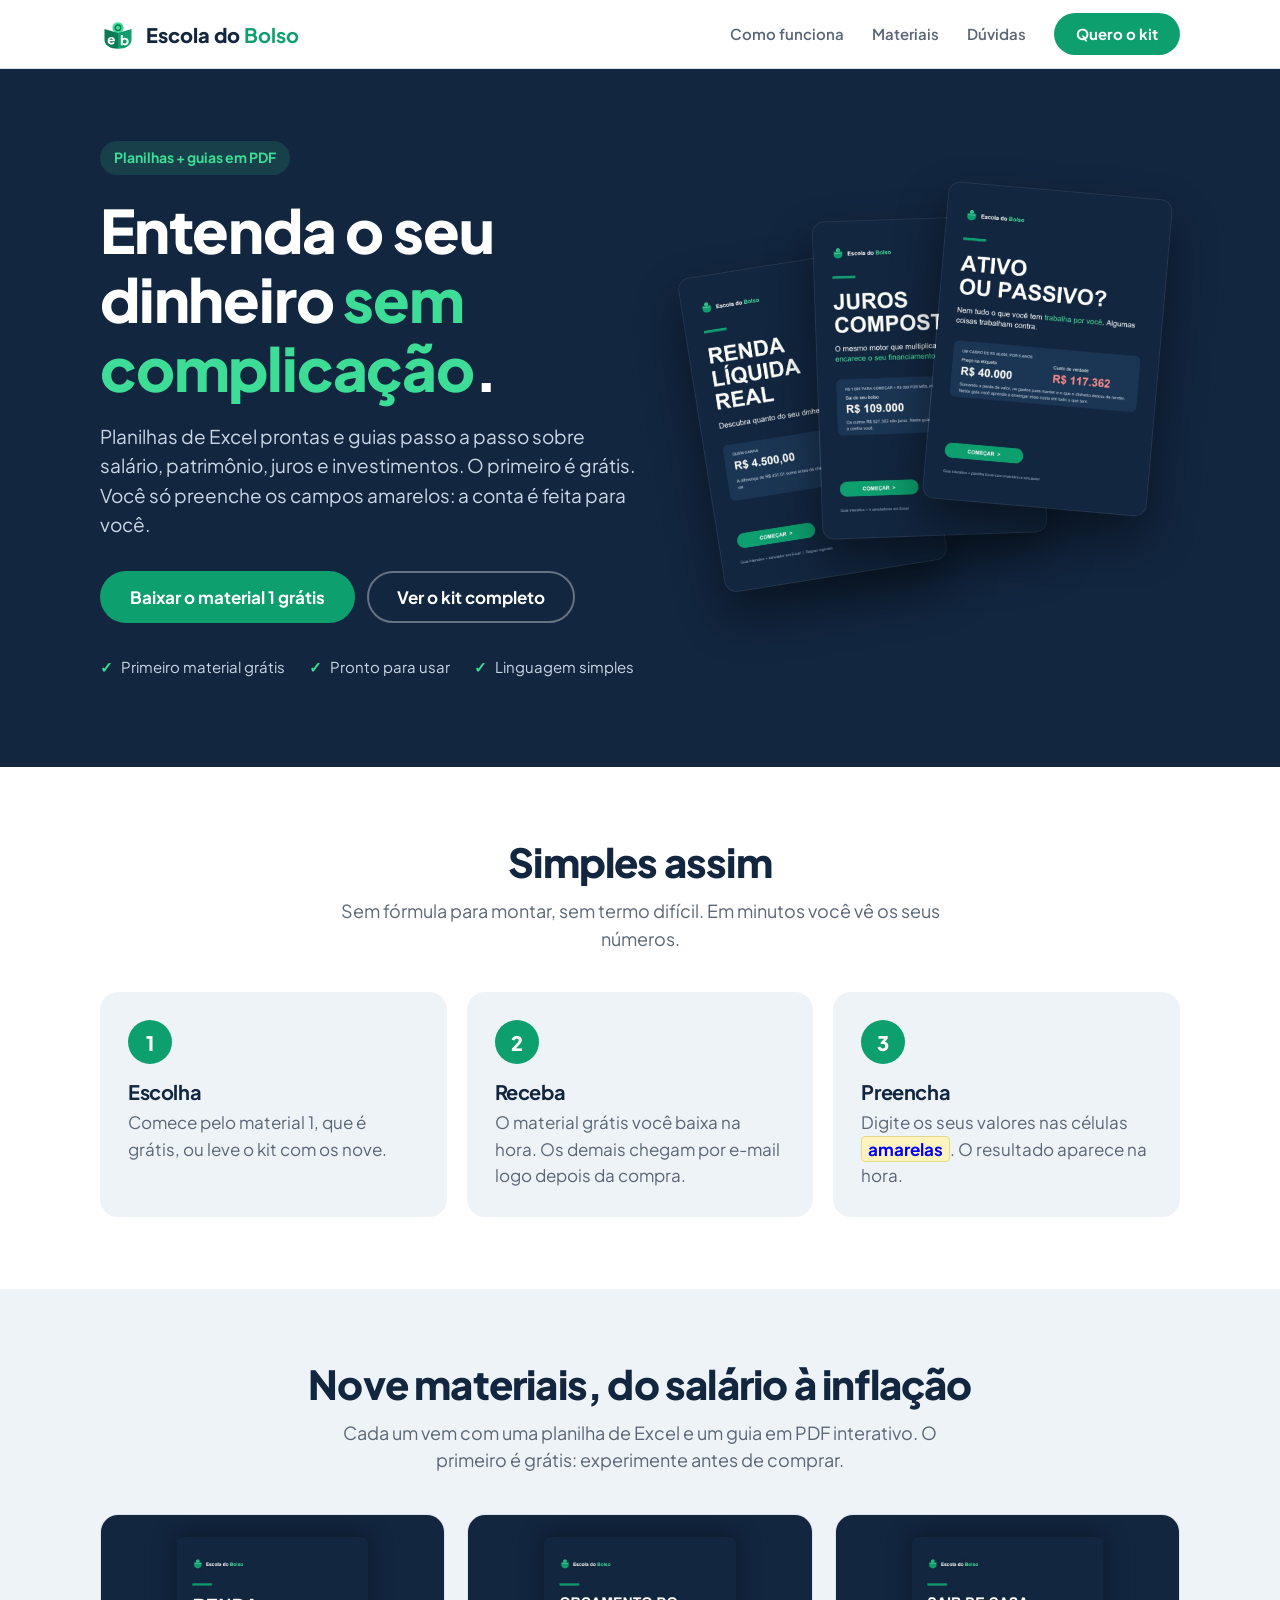
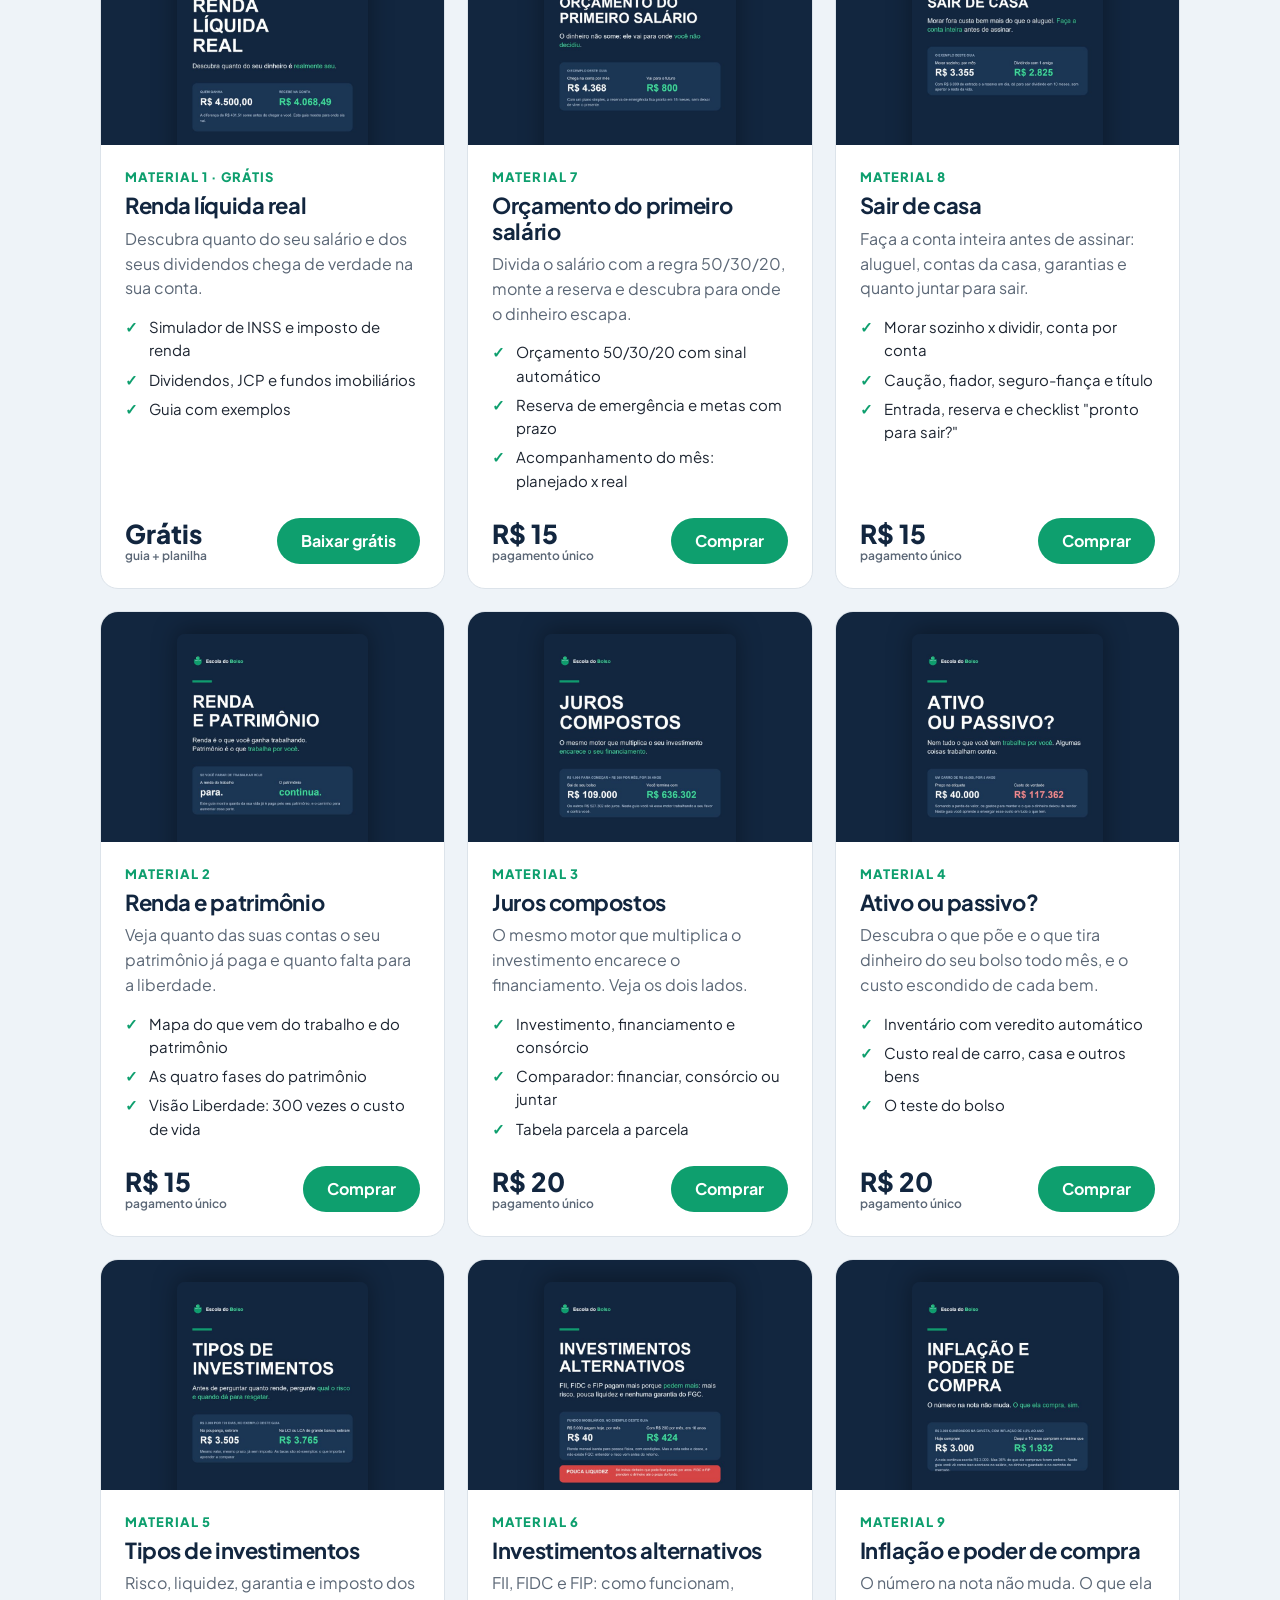
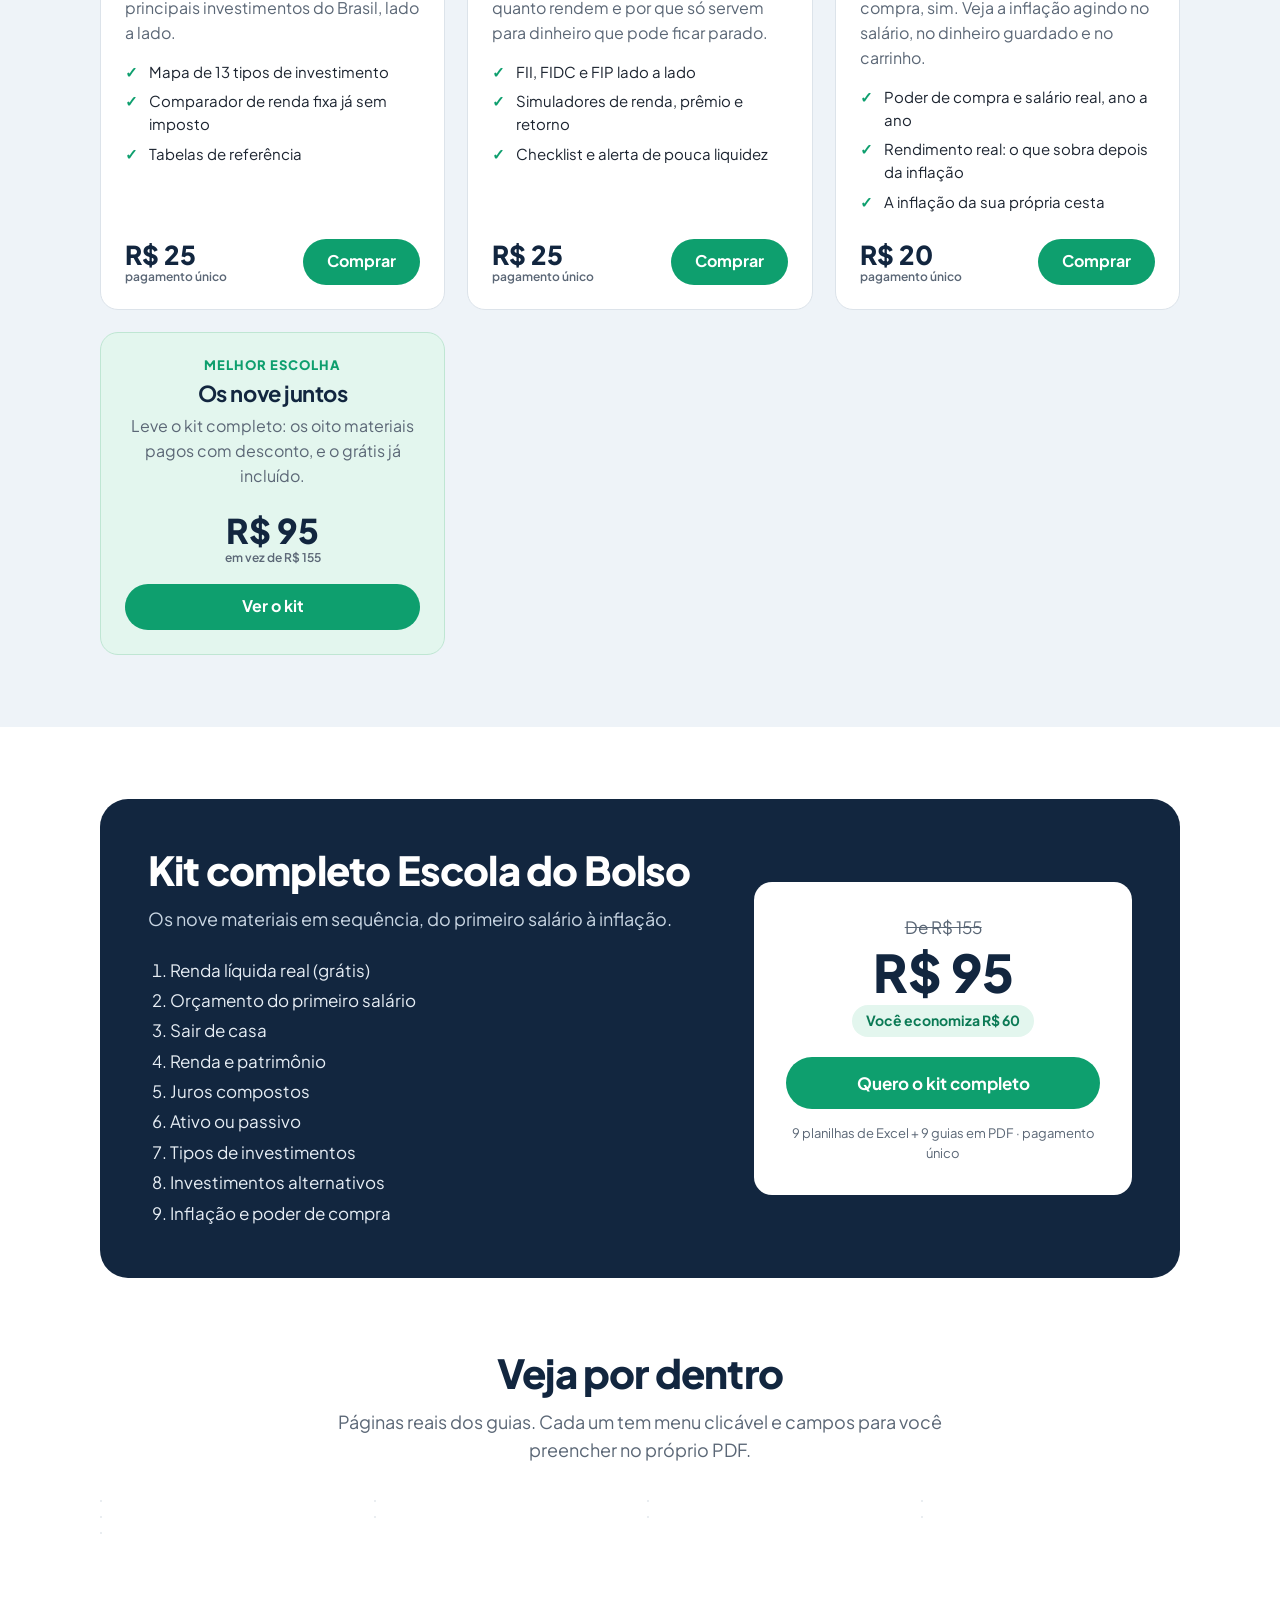
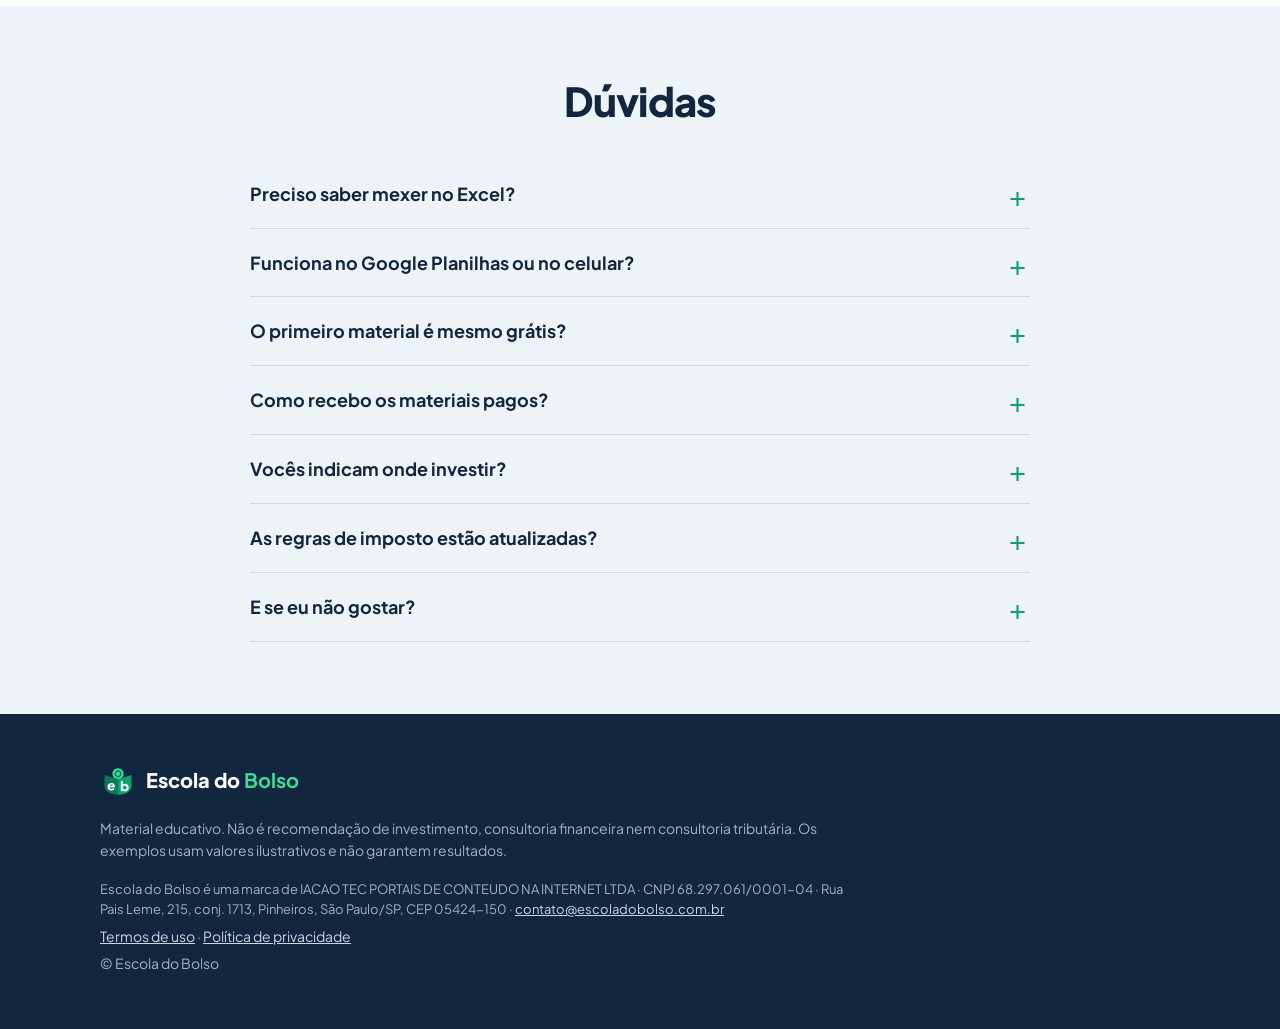
==== index.html @ db41dc95 "Botão do Renda e Patrimônio aponta para a Hotmart Co-Authored-By: Claude Fable 5.1 <noreply@anthropi" ====
<!doctype html>
<html lang="pt-BR">
<head>
<meta charset="utf-8">
<meta name="viewport" content="width=device-width, initial-scale=1">
<meta http-equiv="Content-Security-Policy" content="default-src 'none'; script-src 'self'; style-src 'self'; font-src 'self'; img-src 'self' data:; base-uri 'self'; form-action 'self'; upgrade-insecure-requests">
<meta name="referrer" content="strict-origin-when-cross-origin">
<title>Escola do Bolso · Planilhas e guias para entender o seu dinheiro</title>
<meta name="description" content="Planilhas de Excel prontas e guias em PDF para entender salário, patrimônio, juros e investimentos. É só preencher os campos amarelos.">
<link rel="icon" href="assets/favicon.svg" type="image/svg+xml">
<meta property="og:title" content="Escola do Bolso">
<meta property="og:description" content="Planilhas prontas e guias simples para entender o seu dinheiro.">
<meta property="og:image" content="assets/img/capa-1.jpg">
<link rel="preload" href="assets/fontes/PlusJakartaSans-latin.woff2" as="font" type="font/woff2" crossorigin>
<link rel="stylesheet" href="assets/site.css">
</head>
<body>

<header>
  <div class="wrap bar">
    <a class="logo" href="#topo" aria-label="Escola do Bolso, início"><img src="assets/icone.svg" alt=""><span>Escola do <b>Bolso</b></span></a>
    <nav aria-label="Principal">
      <a class="link" href="#como-funciona">Como funciona</a>
      <a class="link" href="#materiais">Materiais</a>
      <a class="link" href="#duvidas">Dúvidas</a>
      <a class="btn btn-green" href="#kit">Quero o kit</a>
    </nav>
  </div>
</header>

<main id="topo">
  <section class="hero">
    <div class="wrap hero-grid">
      <div>
        <span class="tag">Planilhas + guias em PDF</span>
        <h1>Entenda o seu dinheiro <em>sem complicação</em>.</h1>
        <p>Planilhas de Excel prontas e guias passo a passo sobre salário, patrimônio, juros e investimentos. O primeiro é grátis. Você só preenche os campos amarelos: a conta é feita para você.</p>
        <div class="acoes">
          <a class="btn btn-green" href="assets/gratis/Renda-Liquida-Real-gratis.zip" download>Baixar o material 1 grátis</a>
          <a class="btn btn-ghost" href="#kit">Ver o kit completo</a>
        </div>
        <ul class="garantias">
          <li>Primeiro material grátis</li>
          <li>Pronto para usar</li>
          <li>Linguagem simples</li>
        </ul>
      </div>
      <div class="leque" aria-hidden="true">
        <img src="assets/img/capa-1.jpg" alt="">
        <img src="assets/img/capa-3.jpg" alt="">
        <img src="assets/img/capa-4.jpg" alt="">
      </div>
    </div>
  </section>

  <section id="como-funciona">
    <div class="wrap center">
      <h2>Simples assim</h2>
      <p class="sub">Sem fórmula para montar, sem termo difícil. Em minutos você vê os seus números.</p>
      <div class="passos">
        <div class="passo"><div class="num">1</div><h3>Escolha</h3><p>Comece pelo material 1, que é grátis, ou leve o kit com os nove.</p></div>
        <div class="passo"><div class="num">2</div><h3>Receba</h3><p>O material grátis você baixa na hora. Os demais chegam por e-mail logo depois da compra.</p></div>
        <div class="passo"><div class="num">3</div><h3>Preencha</h3><p>Digite os seus valores nas células <span class="amarelo">amarelas</span>. O resultado aparece na hora.</p></div>
      </div>
    </div>
  </section>

  <section id="materiais" class="cinza">
    <div class="wrap">
      <div class="center">
        <h2>Nove materiais, do salário à inflação</h2>
        <p class="sub">Cada um vem com uma planilha de Excel e um guia em PDF interativo. O primeiro é grátis: experimente antes de comprar.</p>
      </div>
      <div class="grade">
        <article class="card">
          <div class="capa"><img src="assets/img/capa-1.jpg" alt="Capa do guia Renda Líquida Real" loading="lazy"></div>
          <div class="corpo">
            <span class="aula">Material 1 · grátis</span>
            <h3>Renda líquida real</h3>
            <p>Descubra quanto do seu salário e dos seus dividendos chega de verdade na sua conta.</p>
            <ul><li>Simulador de INSS e imposto de renda</li><li>Dividendos, JCP e fundos imobiliários</li><li>Guia com exemplos</li></ul>
            <div class="preco-linha"><span class="preco">Grátis<small>guia + planilha</small></span><a class="btn btn-green" href="assets/gratis/Renda-Liquida-Real-gratis.zip" download>Baixar grátis</a></div>
          </div>
        </article>
        <article class="card">
          <div class="capa"><img src="assets/img/capa-7.jpg" alt="Capa do guia Orçamento do Primeiro Salário" loading="lazy"></div>
          <div class="corpo">
            <span class="aula">Material 7</span>
            <h3>Orçamento do primeiro salário</h3>
            <p>Divida o salário com a regra 50/30/20, monte a reserva e descubra para onde o dinheiro escapa.</p>
            <ul><li>Orçamento 50/30/20 com sinal automático</li><li>Reserva de emergência e metas com prazo</li><li>Acompanhamento do mês: planejado x real</li></ul>
            <div class="preco-linha"><span class="preco">R$ 15<small>pagamento único</small></span><a class="btn btn-green comprar" href="https://pay.hotmart.com/L108499498V" data-produto="Orçamento do primeiro salário">Comprar</a></div>
          </div>
        </article>
        <article class="card">
          <div class="capa"><img src="assets/img/capa-8.jpg" alt="Capa do guia Sair de Casa" loading="lazy"></div>
          <div class="corpo">
            <span class="aula">Material 8</span>
            <h3>Sair de casa</h3>
            <p>Faça a conta inteira antes de assinar: aluguel, contas da casa, garantias e quanto juntar para sair.</p>
            <ul><li>Morar sozinho x dividir, conta por conta</li><li>Caução, fiador, seguro-fiança e título</li><li>Entrada, reserva e checklist "pronto para sair?"</li></ul>
            <div class="preco-linha"><span class="preco">R$ 15<small>pagamento único</small></span><a class="btn btn-green comprar" href="https://pay.hotmart.com/X108499524Y" data-produto="Sair de casa">Comprar</a></div>
          </div>
        </article>
        <article class="card">
          <div class="capa"><img src="assets/img/capa-2.jpg" alt="Capa do guia Renda e Patrimônio" loading="lazy"></div>
          <div class="corpo">
            <span class="aula">Material 2</span>
            <h3>Renda e patrimônio</h3>
            <p>Veja quanto das suas contas o seu patrimônio já paga e quanto falta para a liberdade.</p>
            <ul><li>Mapa do que vem do trabalho e do patrimônio</li><li>As quatro fases do patrimônio</li><li>Visão Liberdade: 300 vezes o custo de vida</li></ul>
            <div class="preco-linha"><span class="preco">R$ 15<small>pagamento único</small></span><a class="btn btn-green comprar" href="https://pay.hotmart.com/P108499537H" data-produto="Renda e patrimônio">Comprar</a></div>
          </div>
        </article>
        <article class="card">
          <div class="capa"><img src="assets/img/capa-3.jpg" alt="Capa do guia Juros Compostos" loading="lazy"></div>
          <div class="corpo">
            <span class="aula">Material 3</span>
            <h3>Juros compostos</h3>
            <p>O mesmo motor que multiplica o investimento encarece o financiamento. Veja os dois lados.</p>
            <ul><li>Investimento, financiamento e consórcio</li><li>Comparador: financiar, consórcio ou juntar</li><li>Tabela parcela a parcela</li></ul>
            <div class="preco-linha"><span class="preco">R$ 20<small>pagamento único</small></span><a class="btn btn-green comprar" href="#breve" data-produto="Juros compostos">Comprar</a></div>
          </div>
        </article>
        <article class="card">
          <div class="capa"><img src="assets/img/capa-4.jpg" alt="Capa do guia Ativo ou Passivo" loading="lazy"></div>
          <div class="corpo">
            <span class="aula">Material 4</span>
            <h3>Ativo ou passivo?</h3>
            <p>Descubra o que põe e o que tira dinheiro do seu bolso todo mês, e o custo escondido de cada bem.</p>
            <ul><li>Inventário com veredito automático</li><li>Custo real de carro, casa e outros bens</li><li>O teste do bolso</li></ul>
            <div class="preco-linha"><span class="preco">R$ 20<small>pagamento único</small></span><a class="btn btn-green comprar" href="#breve" data-produto="Ativo ou passivo">Comprar</a></div>
          </div>
        </article>
        <article class="card">
          <div class="capa"><img src="assets/img/capa-5.jpg" alt="Capa do guia Tipos de Investimentos" loading="lazy"></div>
          <div class="corpo">
            <span class="aula">Material 5</span>
            <h3>Tipos de investimentos</h3>
            <p>Risco, liquidez, garantia e imposto dos principais investimentos do Brasil, lado a lado.</p>
            <ul><li>Mapa de 13 tipos de investimento</li><li>Comparador de renda fixa já sem imposto</li><li>Tabelas de referência</li></ul>
            <div class="preco-linha"><span class="preco">R$ 25<small>pagamento único</small></span><a class="btn btn-green comprar" href="#breve" data-produto="Tipos de investimentos">Comprar</a></div>
          </div>
        </article>
        <article class="card">
          <div class="capa"><img src="assets/img/capa-6.jpg" alt="Capa do guia Investimentos Alternativos" loading="lazy"></div>
          <div class="corpo">
            <span class="aula">Material 6</span>
            <h3>Investimentos alternativos</h3>
            <p>FII, FIDC e FIP: como funcionam, quanto rendem e por que só servem para dinheiro que pode ficar parado.</p>
            <ul><li>FII, FIDC e FIP lado a lado</li><li>Simuladores de renda, prêmio e retorno</li><li>Checklist e alerta de pouca liquidez</li></ul>
            <div class="preco-linha"><span class="preco">R$ 25<small>pagamento único</small></span><a class="btn btn-green comprar" href="#breve" data-produto="Investimentos alternativos">Comprar</a></div>
          </div>
        </article>
        <article class="card">
          <div class="capa"><img src="assets/img/capa-9.jpg" alt="Capa do guia Inflação e Poder de Compra" loading="lazy"></div>
          <div class="corpo">
            <span class="aula">Material 9</span>
            <h3>Inflação e poder de compra</h3>
            <p>O número na nota não muda. O que ela compra, sim. Veja a inflação agindo no salário, no dinheiro guardado e no carrinho.</p>
            <ul><li>Poder de compra e salário real, ano a ano</li><li>Rendimento real: o que sobra depois da inflação</li><li>A inflação da sua própria cesta</li></ul>
            <div class="preco-linha"><span class="preco">R$ 20<small>pagamento único</small></span><a class="btn btn-green comprar" href="#breve" data-produto="Inflação e poder de compra">Comprar</a></div>
          </div>
        </article>
        <article class="card card-kit">
          <div class="corpo">
            <span class="aula">Melhor escolha</span>
            <h3>Os nove juntos</h3>
            <p>Leve o kit completo: os oito materiais pagos com desconto, e o grátis já incluído.</p>
            <div class="preco">R$ 95<small>em vez de R$ 155</small></div>
            <a class="btn btn-green btn-full" href="#kit">Ver o kit</a>
          </div>
        </article>
      </div>
    </div>
  </section>

  <section id="kit">
    <div class="wrap">
      <div class="kit">
        <div>
          <h2>Kit completo Escola do Bolso</h2>
          <p class="sub">Os nove materiais em sequência, do primeiro salário à inflação.</p>
          <ol>
            <li>Renda líquida real (grátis)</li>
            <li>Orçamento do primeiro salário</li>
            <li>Sair de casa</li>
            <li>Renda e patrimônio</li>
            <li>Juros compostos</li>
            <li>Ativo ou passivo</li>
            <li>Tipos de investimentos</li>
            <li>Investimentos alternativos</li>
            <li>Inflação e poder de compra</li>
          </ol>
        </div>
        <div class="oferta">
          <div class="de">De R$ 155</div>
          <div class="por">R$ 95</div>
          <div class="economia">Você economiza R$ 60</div>
          <a class="btn btn-green btn-full comprar" href="https://pay.hotmart.com/Q108499142O" data-produto="O kit completo">Quero o kit completo</a>
          <p class="miudo">9 planilhas de Excel + 9 guias em PDF · pagamento único</p>
        </div>
      </div>
    </div>
  </section>

  <section class="sem-topo">
    <div class="wrap center">
      <h2>Veja por dentro</h2>
      <p class="sub">Páginas reais dos guias. Cada um tem menu clicável e campos para você preencher no próprio PDF.</p>
      <div class="dentro">
        <img src="assets/img/pagina-1.jpg" alt="Página do guia Renda Líquida Real" loading="lazy">
        <img src="assets/img/pagina-7.jpg" alt="Página do guia Orçamento do Primeiro Salário" loading="lazy">
        <img src="assets/img/pagina-8.jpg" alt="Página do guia Sair de Casa" loading="lazy">
        <img src="assets/img/pagina-2.jpg" alt="Página do guia Renda e Patrimônio" loading="lazy">
        <img src="assets/img/pagina-3.jpg" alt="Página do guia Juros Compostos" loading="lazy">
        <img src="assets/img/pagina-4.jpg" alt="Página do guia Ativo ou Passivo" loading="lazy">
        <img src="assets/img/pagina-5.jpg" alt="Página do guia Tipos de Investimentos" loading="lazy">
        <img src="assets/img/pagina-6.jpg" alt="Página do guia Investimentos Alternativos" loading="lazy">
        <img src="assets/img/pagina-9.jpg" alt="Página do guia Inflação e Poder de Compra" loading="lazy">
      </div>
    </div>
  </section>

  <section id="duvidas" class="cinza">
    <div class="wrap">
      <h2 class="center">Dúvidas</h2>
      <div class="faq">
        <details><summary>Preciso saber mexer no Excel?</summary><p>Não. Você só digita nas células amarelas; todo o resto é calculado sozinho. Cada planilha abre numa aba "Comece aqui" que explica o uso em três passos.</p></details>
        <details><summary>Funciona no Google Planilhas ou no celular?</summary><p>As planilhas foram feitas e testadas no Microsoft Excel. Elas abrem em outros programas, mas gráficos e formatação podem mudar. Os guias em PDF abrem em qualquer leitor; os campos para preencher funcionam melhor no Adobe Reader.</p></details>
        <details><summary>O primeiro material é mesmo grátis?</summary><p>Sim. O material 1, Renda Líquida Real, sai de graça: guia em PDF e planilha de Excel completos, sem cadastro. <a href="assets/gratis/Renda-Liquida-Real-gratis.zip" download>Baixe aqui</a>.</p></details>
        <details><summary>Como recebo os materiais pagos?</summary><p>Logo depois da confirmação do pagamento, você recebe por e-mail o acesso para baixar a planilha e o guia.</p></details>
        <details><summary>Vocês indicam onde investir?</summary><p>Não. Os materiais são educativos: ensinam a entender e a comparar, com exemplos. Não recomendamos produtos, ativos nem instituições.</p></details>
        <details><summary>As regras de imposto estão atualizadas?</summary><p>As regras usadas estão descritas em cada planilha, e você pode atualizá-las quando a lei mudar. Leis mudam: antes de decidir, confirme as regras atuais.</p></details>
        <details><summary>E se eu não gostar?</summary><p>Você tem 7 dias para pedir o dinheiro de volta, como garante o Código de Defesa do Consumidor para compras pela internet.</p></details>
      </div>
    </div>
  </section>
</main>

<footer>
  <div class="wrap">
    <a class="logo" href="#topo"><img src="assets/icone.svg" alt=""><span>Escola do <b>Bolso</b></span></a>
    <p>Material educativo. Não é recomendação de investimento, consultoria financeira nem consultoria tributária. Os exemplos usam valores ilustrativos e não garantem resultados.</p>
    <p class="empresa">Escola do Bolso é uma marca de IACAO TEC PORTAIS DE CONTEUDO NA INTERNET LTDA · CNPJ 68.297.061/0001-04 ·
      Rua Pais Leme, 215, conj. 1713, Pinheiros, São Paulo/SP, CEP 05424-150 ·
      <a href="mailto:contato@escoladobolso.com.br">contato@escoladobolso.com.br</a></p>
    <p class="legal"><a href="termos.html">Termos de uso</a> · <a href="privacidade.html">Política de privacidade</a></p>
    <p>© Escola do Bolso</p>
  </div>
</footer>

<dialog id="breve" aria-labelledby="breve-titulo">
  <h3 id="breve-titulo">As vendas abrem em breve</h3>
  <p><span id="breve-produto">Este material</span> estará disponível para compra nos próximos dias.</p>
  <form method="dialog"><button class="btn btn-green btn-full">Entendi</button></form>
</dialog>

<script src="assets/site.js" defer></script>
</body>
</html>
---- assets/site.css ----
/* Escola do Bolso · estilos do site */
/* Plus Jakarta Sans · fonte variável hospedada no próprio site (licença: assets/fontes/OFL.txt) */
@font-face {
  font-family: "Plus Jakarta Sans"; font-style: normal; font-weight: 200 800; font-display: swap;
  src: url("fontes/PlusJakartaSans-latin.woff2") format("woff2");
  unicode-range: U+0000-00FF, U+0131, U+0152-0153, U+02BB-02BC, U+02C6, U+02DA, U+02DC, U+0304, U+0308, U+0329, U+2000-206F, U+20AC, U+2122, U+2191, U+2193, U+2212, U+2215, U+FEFF, U+FFFD;
}
@font-face {
  font-family: "Plus Jakarta Sans"; font-style: normal; font-weight: 200 800; font-display: swap;
  src: url("fontes/PlusJakartaSans-latin-ext.woff2") format("woff2");
  unicode-range: U+0100-02BA, U+02BD-02C5, U+02C7-02CC, U+02CE-02D7, U+02DD-02FF, U+0304, U+0308, U+0329, U+1D00-1DBF, U+1E00-1E9F, U+1EF2-1EFF, U+2020, U+20A0-20AB, U+20AD-20C4, U+2113, U+2C60-2C7F, U+A720-A7FF;
}
:root {
  --navy: #12263F; --green: #0E9F6E; --green-dark: #0B7A55; --mint: #3DDC97;
  --pale: #E3F6EE; --light: #EEF3F8; --ink: #1C2430; --grey: #5B6776; --line: #DCE3EA; --yellow: #FFF4BF;
  --radius: 18px;
}
* { box-sizing: border-box; }
html { scroll-behavior: smooth; scroll-padding-top: 76px; }
body { margin: 0; font-family: "Plus Jakarta Sans", Arial, sans-serif; color: var(--ink); background: #fff;
       font-size: 17px; line-height: 1.55; -webkit-font-smoothing: antialiased; }
img { max-width: 100%; display: block; }
a { color: inherit; }
.wrap { max-width: 1120px; margin: 0 auto; padding: 0 20px; }
h1, h2, h3 { line-height: 1.15; margin: 0; letter-spacing: -0.02em; }
h2 { font-size: clamp(28px, 4vw, 40px); font-weight: 800; color: var(--navy); }
.sub { color: var(--grey); font-size: 18px; max-width: 640px; margin: 12px 0 0; }
section { padding: 72px 0; }
.sem-topo { padding-top: 0; }
.cinza { background: var(--light); }
.center { text-align: center; }
.center .sub { margin-left: auto; margin-right: auto; }

/* Botões */
.btn { display: inline-flex; align-items: center; justify-content: center; min-height: 52px; padding: 0 28px;
       border-radius: 999px; font: inherit; font-weight: 700; font-size: 17px; text-decoration: none; cursor: pointer;
       border: 2px solid transparent; transition: transform .15s, background .15s; white-space: nowrap; }
.btn:hover { transform: translateY(-1px); }
.btn:focus-visible, summary:focus-visible, a:focus-visible { outline: 3px solid var(--mint); outline-offset: 3px; }
.btn-green { background: var(--green); color: #fff; }
.btn-green:hover { background: var(--green-dark); }
.btn-ghost { border-color: rgba(255,255,255,.35); color: #fff; }
.btn-ghost:hover { background: rgba(255,255,255,.08); }
.btn-full { width: 100%; }

/* Topo */
header { position: sticky; top: 0; z-index: 20; background: rgba(255,255,255,.95); backdrop-filter: blur(8px);
         border-bottom: 1px solid var(--line); }
.bar { display: flex; align-items: center; justify-content: space-between; height: 68px; gap: 16px; }
.logo { display: flex; align-items: center; gap: 10px; text-decoration: none; font-weight: 800; font-size: 20px;
        color: var(--navy); white-space: nowrap; }
.logo img { width: 36px; height: 36px; }
.logo b { color: var(--green); }
nav { display: flex; align-items: center; gap: 28px; }
nav a.link { text-decoration: none; font-weight: 600; color: var(--grey); font-size: 15px; }
nav a.link:hover { color: var(--navy); }
header .btn { min-height: 42px; padding: 0 20px; font-size: 15px; }

/* Abertura */
.hero { background: var(--navy); color: #fff; padding: 72px 0 88px; overflow: hidden; }
.hero-grid { display: grid; grid-template-columns: 1.05fr .95fr; gap: 48px; align-items: center; }
.tag { display: inline-block; background: rgba(61,220,151,.14); color: var(--mint); font-weight: 700; font-size: 14px;
       padding: 6px 14px; border-radius: 999px; margin-bottom: 20px; }
.hero h1 { font-size: clamp(36px, 5.6vw, 60px); font-weight: 800; }
.hero h1 em { font-style: normal; color: var(--mint); }
.hero p { font-size: 19px; color: #C9D6E3; margin: 20px 0 32px; max-width: 540px; }
.acoes { display: flex; flex-wrap: wrap; gap: 12px; }
.garantias { list-style: none; padding: 0; margin: 32px 0 0; display: flex; flex-wrap: wrap; gap: 10px 24px;
             color: #C9D6E3; font-size: 15px; }
.garantias li::before { content: "✓"; color: var(--mint); font-weight: 800; margin-right: 8px; }
.leque { position: relative; height: 440px; }
.leque img { position: absolute; width: 46%; max-width: 240px; border-radius: 12px;
             box-shadow: 0 24px 48px rgba(0,0,0,.45); border: 1px solid rgba(255,255,255,.08); }
.leque img:nth-child(1) { left: 2%;  top: 70px; transform: rotate(-9deg); }
.leque img:nth-child(2) { left: 26%; top: 28px; transform: rotate(-2deg); }
.leque img:nth-child(3) { left: 50%; top: 0;    transform: rotate(5deg); }

/* Como funciona */
.passos { display: grid; grid-template-columns: repeat(3, 1fr); gap: 20px; margin-top: 40px; text-align: left; }
.passo { background: var(--light); border-radius: var(--radius); padding: 28px; }
.num { width: 44px; height: 44px; border-radius: 50%; background: var(--green); color: #fff; font-weight: 800;
       display: grid; place-items: center; font-size: 20px; margin-bottom: 16px; }
.passo h3 { font-size: 20px; color: var(--navy); margin-bottom: 6px; }
.passo p { margin: 0; color: var(--grey); }
.amarelo { background: var(--yellow); color: #0000FF; font-weight: 700; padding: 1px 6px; border-radius: 4px;
           border: 1px solid #E6D88A; }

/* Materiais */
.grade { display: grid; grid-template-columns: repeat(3, 1fr); gap: 22px; margin-top: 40px; }
.card { background: #fff; border-radius: var(--radius); overflow: hidden; display: flex; flex-direction: column;
        border: 1px solid var(--line); }
.card .capa { background: var(--navy); padding: 22px 22px 0; display: flex; justify-content: center; height: 230px;
              overflow: hidden; }
.card .capa img { width: 64%; height: auto; align-self: flex-start; border-radius: 8px 8px 0 0;
                  box-shadow: 0 -4px 24px rgba(0,0,0,.35); }
.corpo { padding: 22px 24px 24px; display: flex; flex-direction: column; flex: 1; }
.aula { color: var(--green); font-weight: 800; font-size: 13px; letter-spacing: .08em; text-transform: uppercase; }
.card h3 { font-size: 22px; color: var(--navy); margin: 6px 0 8px; }
.card p { margin: 0 0 14px; color: var(--grey); font-size: 16px; }
.card ul { margin: 0 0 20px; padding: 0; list-style: none; font-size: 15px; }
.card li { padding-left: 24px; position: relative; margin-bottom: 6px; }
.card li::before { content: "✓"; position: absolute; left: 0; color: var(--green); font-weight: 800; }
.preco-linha { margin-top: auto; display: flex; align-items: center; justify-content: space-between; gap: 12px; }
.preco { font-size: 26px; font-weight: 800; color: var(--navy); line-height: 1.2; }
.preco small { display: block; font-size: 12px; font-weight: 600; color: var(--grey); }
.card .btn { min-height: 46px; padding: 0 22px; font-size: 16px; }
.card-kit { background: var(--pale); border-color: #BFE6D3; }
.card-kit .corpo { justify-content: center; text-align: center; }
.card-kit .preco { margin: 8px 0 18px; font-size: 34px; }
.card-kit { grid-column: auto; }
.card-kit .corpo { max-width: 520px; margin: 0 auto; }

/* Kit */
.kit { background: var(--navy); color: #fff; border-radius: 28px; padding: 48px; display: grid;
       grid-template-columns: 1.2fr .8fr; gap: 40px; align-items: center; }
.kit h2 { color: #fff; }
.kit .sub { color: #C9D6E3; }
.kit ol { margin: 24px 0 0; padding-left: 22px; color: #E6EDF4; }
.kit ol li { margin-bottom: 4px; }
.oferta { background: #fff; color: var(--ink); border-radius: var(--radius); padding: 32px; text-align: center; }
.de { color: var(--grey); text-decoration: line-through; font-size: 17px; }
.por { font-size: 52px; font-weight: 800; color: var(--navy); line-height: 1.1; margin: 4px 0; }
.economia { display: inline-block; background: var(--pale); color: var(--green-dark); font-weight: 700;
            border-radius: 999px; padding: 5px 14px; font-size: 14px; margin-bottom: 20px; }
.miudo { color: var(--grey); font-size: 13px; margin: 14px 0 0; }

/* Por dentro */
.dentro { display: grid; grid-template-columns: repeat(4, 1fr); gap: 14px; margin-top: 36px; }
.dentro img { border-radius: 10px; border: 1px solid var(--line); box-shadow: 0 8px 24px rgba(18,38,63,.08); }

/* Dúvidas */
.faq { max-width: 780px; margin: 36px auto 0; }
details { border-bottom: 1px solid #CFD8E2; }
summary { cursor: pointer; list-style: none; font-weight: 700; font-size: 18px; color: var(--navy);
          padding: 20px 40px 20px 0; position: relative; }
summary::-webkit-details-marker { display: none; }
summary::after { content: "+"; position: absolute; right: 4px; top: 13px; font-size: 28px; color: var(--green);
                 font-weight: 400; }
details[open] summary::after { content: "–"; }
details p { margin: 0 0 20px; color: var(--grey); }

/* Rodapé */
footer { background: var(--navy); color: #9FB3C8; padding: 48px 0; font-size: 14px; }
footer .logo { color: #fff; margin-bottom: 14px; display: inline-flex; }
footer .logo b { color: var(--mint); }
footer p { margin: 6px 0; max-width: 760px; }
footer a { color: #C9D6E3; }
footer .empresa { margin-top: 18px; font-size: 13px; }

/* Páginas de texto (termos, privacidade) */
.doc { max-width: 780px; margin: 0 auto; padding: 56px 0 72px; }
.doc h1 { font-size: clamp(30px, 4vw, 40px); font-weight: 800; color: var(--navy); margin-bottom: 8px; }
.doc h2 { font-size: 21px; font-weight: 700; color: var(--navy); margin: 34px 0 8px; }
.doc p, .doc li { color: var(--ink); }
.doc ul { padding-left: 22px; }
.doc .voltar { display: inline-block; margin-top: 36px; color: var(--green-dark); font-weight: 700; }

/* Aviso de vendas em breve */
dialog { border: 0; border-radius: var(--radius); padding: 32px; max-width: 420px; width: calc(100% - 40px);
         box-shadow: 0 30px 80px rgba(0,0,0,.3); font-family: inherit; }
dialog::backdrop { background: rgba(18,38,63,.55); }
dialog h3 { color: var(--navy); font-size: 22px; margin-bottom: 8px; }
dialog p { color: var(--grey); margin: 0 0 20px; }

/* Tablet */
@media (max-width: 900px) {
  .hero-grid, .kit { grid-template-columns: 1fr; }
  .leque { height: 320px; max-width: 460px; }
  .grade { grid-template-columns: repeat(2, 1fr); }
  .card-kit { grid-column: 1 / -1; }
  .dentro { grid-template-columns: repeat(4, 1fr); }
  nav a.link { display: none; }
}
/* Celular */
@media (max-width: 620px) {
  body { font-size: 16px; }
  section { padding: 56px 0; }
  .sem-topo { padding-top: 0; }
  .hero { padding: 44px 0 40px; }
  .acoes .btn { width: 100%; }
  .leque { height: 250px; }
  .passos, .grade { grid-template-columns: 1fr; }
  .dentro { grid-template-columns: repeat(2, 1fr); }
  .kit { padding: 28px 20px; border-radius: 22px; gap: 28px; }
  .por { font-size: 44px; }
  .logo { font-size: 18px; }
  .logo img { width: 32px; height: 32px; }
  header .btn { padding: 0 16px; }
}
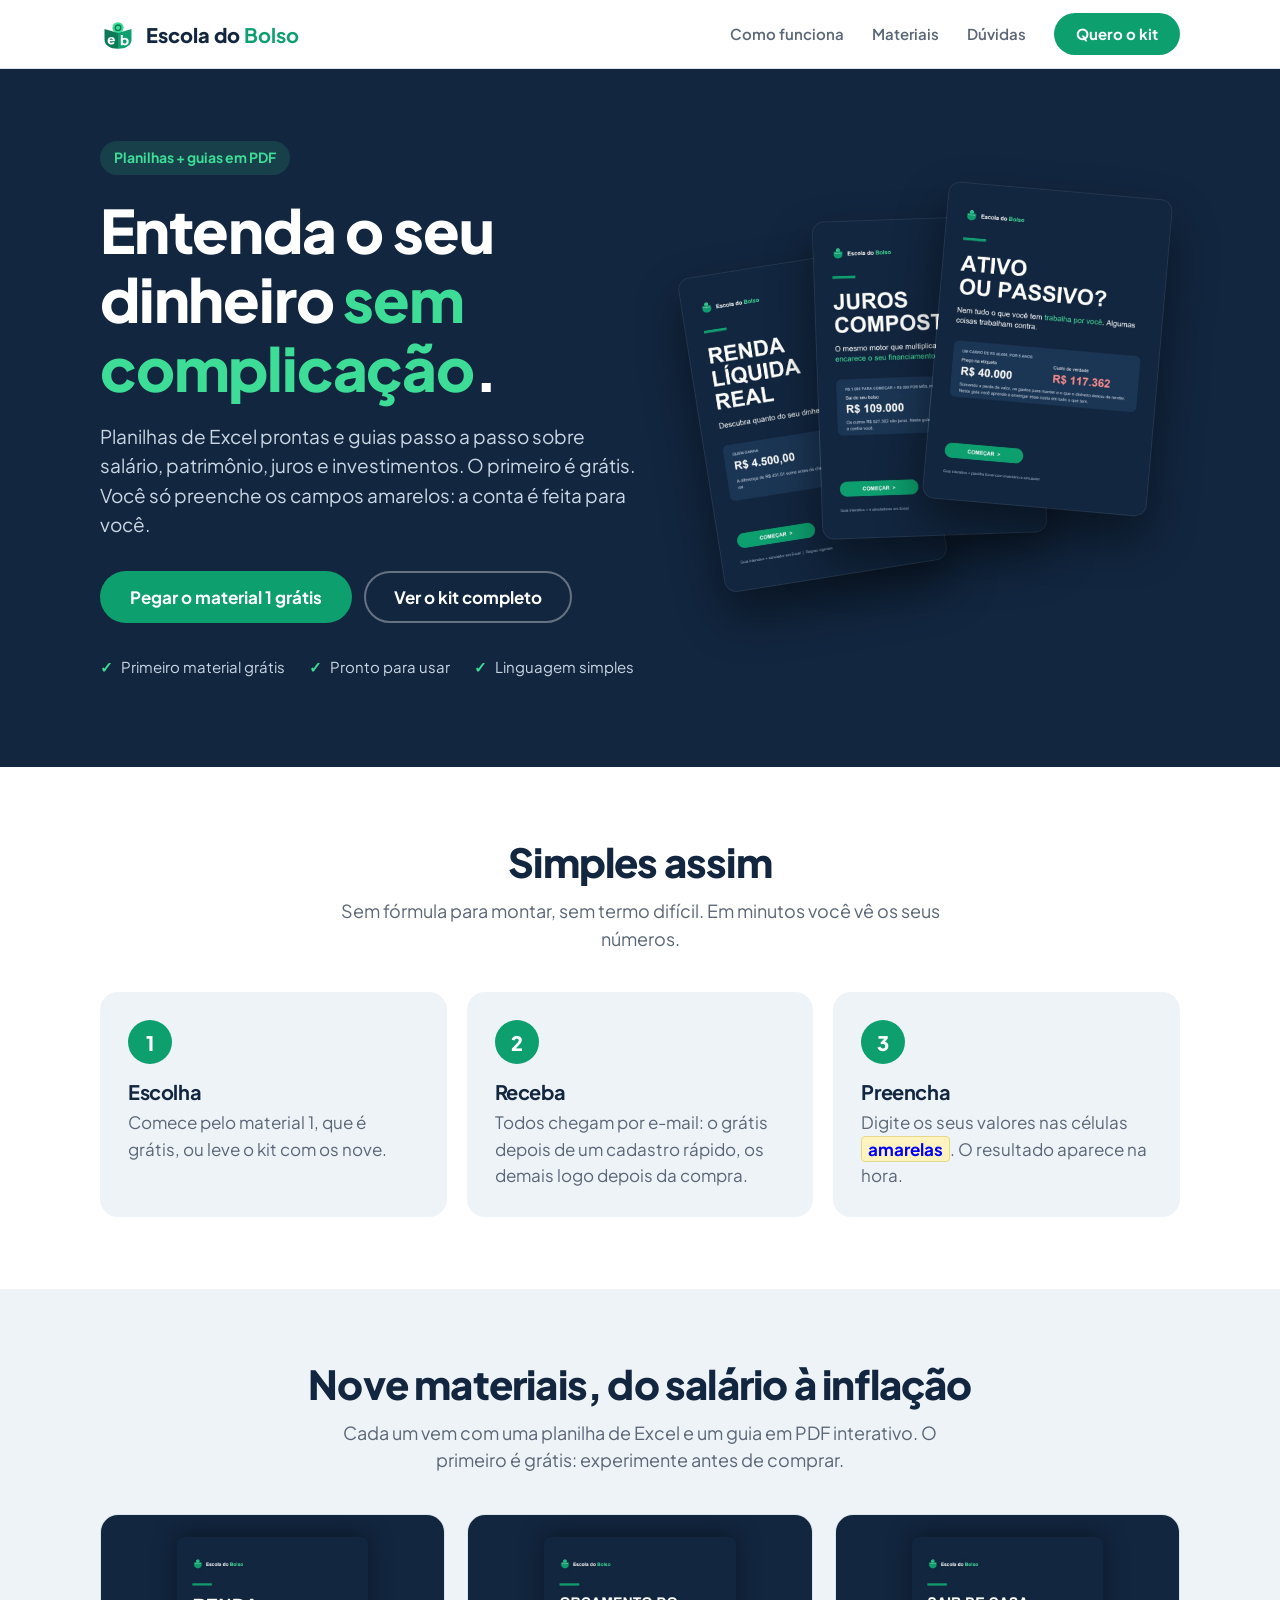
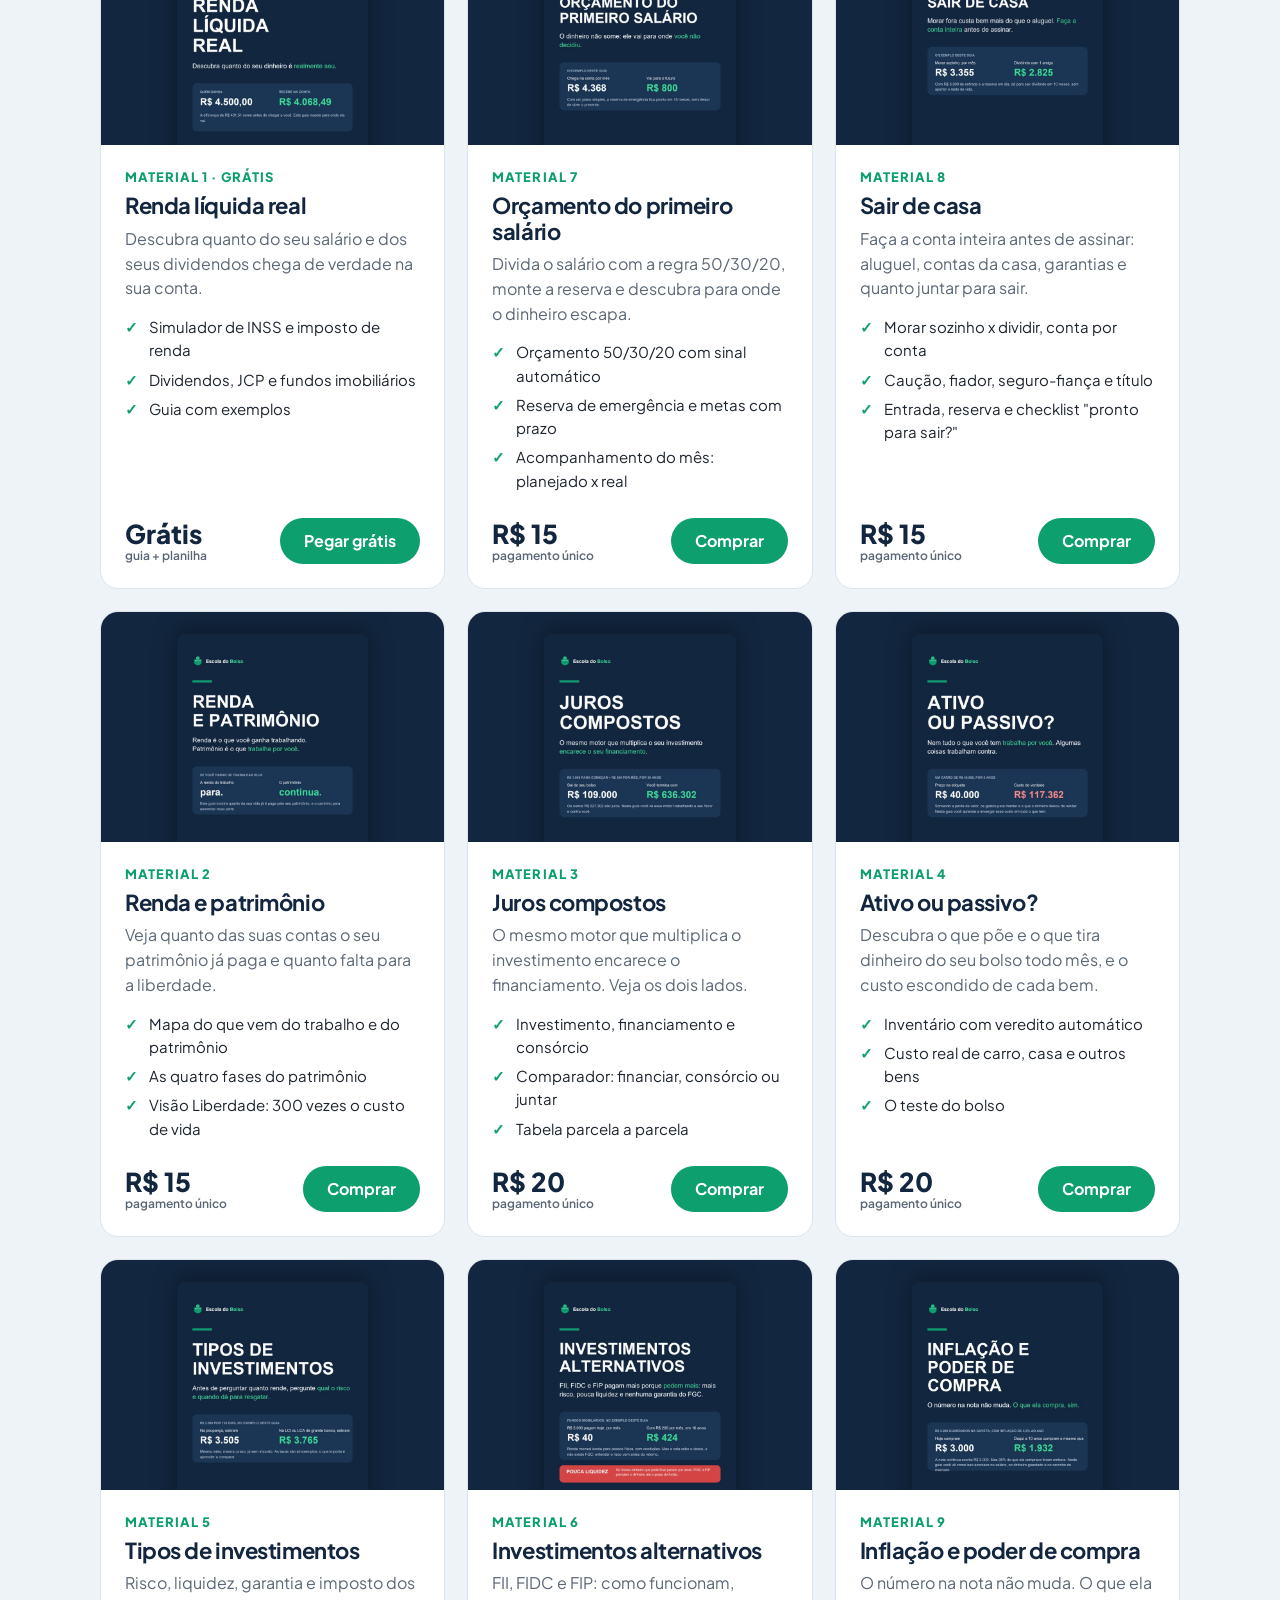
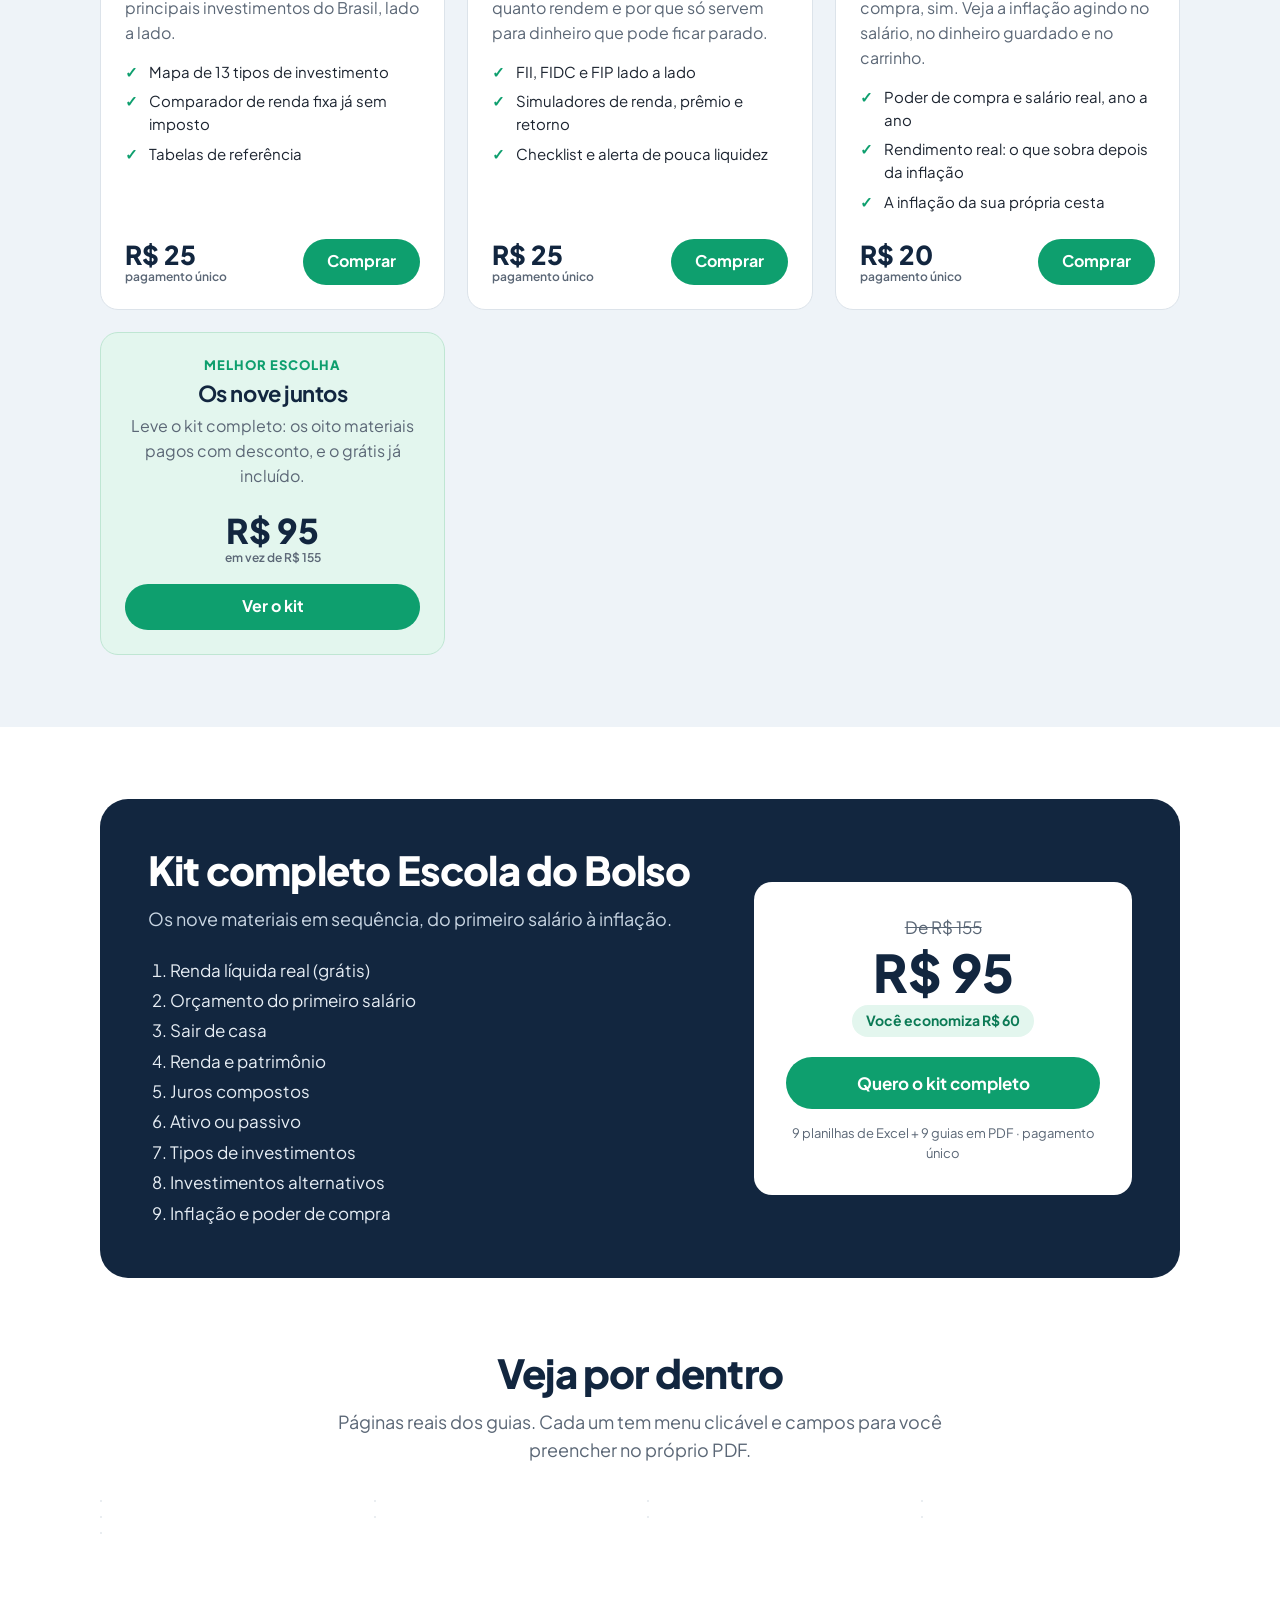
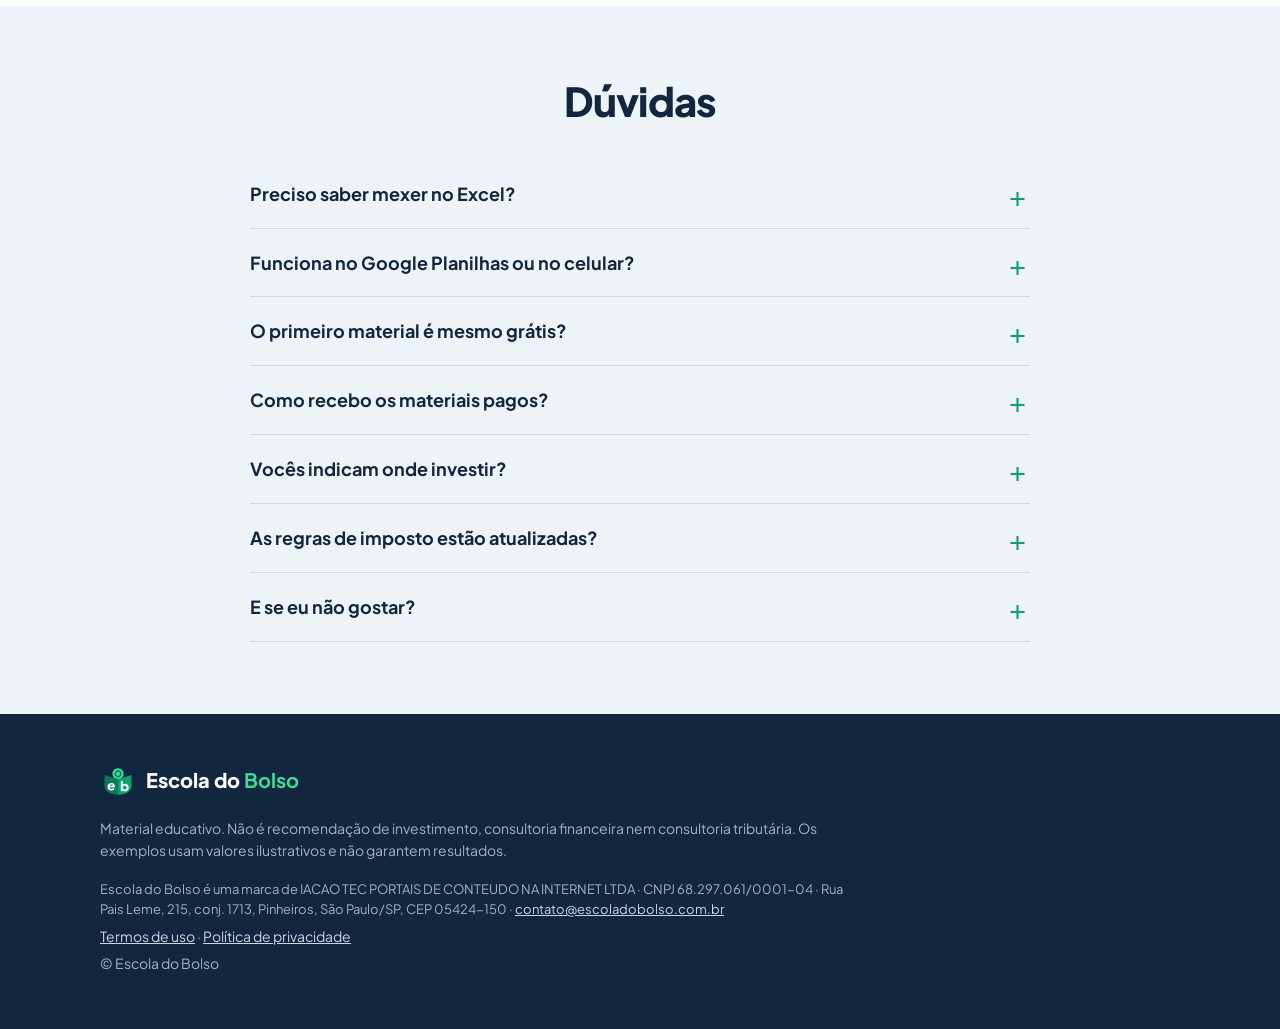
==== commit 80eda534: "Material grátis passa a ser entregue pela Hotmart, com cadastro de nome e e-mail Os três botões do m" ====
--- a/index.html
+++ b/index.html
@@ -8,9 +8,23 @@
 <title>Escola do Bolso · Planilhas e guias para entender o seu dinheiro</title>
 <meta name="description" content="Planilhas de Excel prontas e guias em PDF para entender salário, patrimônio, juros e investimentos. É só preencher os campos amarelos.">
 <link rel="icon" href="assets/favicon.svg" type="image/svg+xml">
-<meta property="og:title" content="Escola do Bolso">
-<meta property="og:description" content="Planilhas prontas e guias simples para entender o seu dinheiro.">
-<meta property="og:image" content="assets/img/capa-1.jpg">
+<link rel="canonical" href="https://escoladobolso.com.br/">
+<meta property="og:type" content="website">
+<meta property="og:site_name" content="Escola do Bolso">
+<meta property="og:locale" content="pt_BR">
+<meta property="og:url" content="https://escoladobolso.com.br/">
+<meta property="og:title" content="Escola do Bolso · Educação financeira sem economês">
+<meta property="og:description" content="Planilhas de Excel e guias em PDF para entender salário, orçamento, juros e investimentos. O primeiro material é grátis.">
+<meta property="og:image" content="https://escoladobolso.com.br/assets/img/og.png">
+<meta property="og:image:secure_url" content="https://escoladobolso.com.br/assets/img/og.png">
+<meta property="og:image:type" content="image/png">
+<meta property="og:image:width" content="1200">
+<meta property="og:image:height" content="630">
+<meta property="og:image:alt" content="Escola do Bolso: educação financeira sem economês, do primeiro salário ao primeiro investimento">
+<meta name="twitter:card" content="summary_large_image">
+<meta name="twitter:title" content="Escola do Bolso · Educação financeira sem economês">
+<meta name="twitter:description" content="Planilhas de Excel e guias em PDF para entender salário, orçamento, juros e investimentos. O primeiro material é grátis.">
+<meta name="twitter:image" content="https://escoladobolso.com.br/assets/img/og.png">
 <link rel="preload" href="assets/fontes/PlusJakartaSans-latin.woff2" as="font" type="font/woff2" crossorigin>
 <link rel="stylesheet" href="assets/site.css">
 </head>
@@ -36,7 +50,7 @@
         <h1>Entenda o seu dinheiro <em>sem complicação</em>.</h1>
         <p>Planilhas de Excel prontas e guias passo a passo sobre salário, patrimônio, juros e investimentos. O primeiro é grátis. Você só preenche os campos amarelos: a conta é feita para você.</p>
         <div class="acoes">
-          <a class="btn btn-green" href="assets/gratis/Renda-Liquida-Real-gratis.zip" download>Baixar o material 1 grátis</a>
+          <a class="btn btn-green comprar" href="https://pay.hotmart.com/LINK-DO-MATERIAL-1" data-produto="Renda Líquida Real">Pegar o material 1 grátis</a>
           <a class="btn btn-ghost" href="#kit">Ver o kit completo</a>
         </div>
         <ul class="garantias">
@@ -59,7 +73,7 @@
       <p class="sub">Sem fórmula para montar, sem termo difícil. Em minutos você vê os seus números.</p>
       <div class="passos">
         <div class="passo"><div class="num">1</div><h3>Escolha</h3><p>Comece pelo material 1, que é grátis, ou leve o kit com os nove.</p></div>
-        <div class="passo"><div class="num">2</div><h3>Receba</h3><p>O material grátis você baixa na hora. Os demais chegam por e-mail logo depois da compra.</p></div>
+        <div class="passo"><div class="num">2</div><h3>Receba</h3><p>Todos chegam por e-mail: o grátis depois de um cadastro rápido, os demais logo depois da compra.</p></div>
         <div class="passo"><div class="num">3</div><h3>Preencha</h3><p>Digite os seus valores nas células <span class="amarelo">amarelas</span>. O resultado aparece na hora.</p></div>
       </div>
     </div>
@@ -79,7 +93,7 @@
             <h3>Renda líquida real</h3>
             <p>Descubra quanto do seu salário e dos seus dividendos chega de verdade na sua conta.</p>
             <ul><li>Simulador de INSS e imposto de renda</li><li>Dividendos, JCP e fundos imobiliários</li><li>Guia com exemplos</li></ul>
-            <div class="preco-linha"><span class="preco">Grátis<small>guia + planilha</small></span><a class="btn btn-green" href="assets/gratis/Renda-Liquida-Real-gratis.zip" download>Baixar grátis</a></div>
+            <div class="preco-linha"><span class="preco">Grátis<small>guia + planilha</small></span><a class="btn btn-green comprar" href="https://pay.hotmart.com/LINK-DO-MATERIAL-1" data-produto="Renda Líquida Real">Pegar grátis</a></div>
           </div>
         </article>
         <article class="card">
@@ -119,7 +133,7 @@
             <h3>Juros compostos</h3>
             <p>O mesmo motor que multiplica o investimento encarece o financiamento. Veja os dois lados.</p>
             <ul><li>Investimento, financiamento e consórcio</li><li>Comparador: financiar, consórcio ou juntar</li><li>Tabela parcela a parcela</li></ul>
-            <div class="preco-linha"><span class="preco">R$ 20<small>pagamento único</small></span><a class="btn btn-green comprar" href="#breve" data-produto="Juros compostos">Comprar</a></div>
+            <div class="preco-linha"><span class="preco">R$ 20<small>pagamento único</small></span><a class="btn btn-green comprar" href="https://pay.hotmart.com/E108499553W" data-produto="Juros compostos">Comprar</a></div>
           </div>
         </article>
         <article class="card">
@@ -129,7 +143,7 @@
             <h3>Ativo ou passivo?</h3>
             <p>Descubra o que põe e o que tira dinheiro do seu bolso todo mês, e o custo escondido de cada bem.</p>
             <ul><li>Inventário com veredito automático</li><li>Custo real de carro, casa e outros bens</li><li>O teste do bolso</li></ul>
-            <div class="preco-linha"><span class="preco">R$ 20<small>pagamento único</small></span><a class="btn btn-green comprar" href="#breve" data-produto="Ativo ou passivo">Comprar</a></div>
+            <div class="preco-linha"><span class="preco">R$ 20<small>pagamento único</small></span><a class="btn btn-green comprar" href="https://pay.hotmart.com/E108499574G" data-produto="Ativo ou passivo">Comprar</a></div>
           </div>
         </article>
         <article class="card">
@@ -139,7 +153,7 @@
             <h3>Tipos de investimentos</h3>
             <p>Risco, liquidez, garantia e imposto dos principais investimentos do Brasil, lado a lado.</p>
             <ul><li>Mapa de 13 tipos de investimento</li><li>Comparador de renda fixa já sem imposto</li><li>Tabelas de referência</li></ul>
-            <div class="preco-linha"><span class="preco">R$ 25<small>pagamento único</small></span><a class="btn btn-green comprar" href="#breve" data-produto="Tipos de investimentos">Comprar</a></div>
+            <div class="preco-linha"><span class="preco">R$ 25<small>pagamento único</small></span><a class="btn btn-green comprar" href="https://pay.hotmart.com/S108499596T" data-produto="Tipos de investimentos">Comprar</a></div>
           </div>
         </article>
         <article class="card">
@@ -149,7 +163,7 @@
             <h3>Investimentos alternativos</h3>
             <p>FII, FIDC e FIP: como funcionam, quanto rendem e por que só servem para dinheiro que pode ficar parado.</p>
             <ul><li>FII, FIDC e FIP lado a lado</li><li>Simuladores de renda, prêmio e retorno</li><li>Checklist e alerta de pouca liquidez</li></ul>
-            <div class="preco-linha"><span class="preco">R$ 25<small>pagamento único</small></span><a class="btn btn-green comprar" href="#breve" data-produto="Investimentos alternativos">Comprar</a></div>
+            <div class="preco-linha"><span class="preco">R$ 25<small>pagamento único</small></span><a class="btn btn-green comprar" href="https://pay.hotmart.com/M108499630N" data-produto="Investimentos alternativos">Comprar</a></div>
           </div>
         </article>
         <article class="card">
@@ -159,7 +173,7 @@
             <h3>Inflação e poder de compra</h3>
             <p>O número na nota não muda. O que ela compra, sim. Veja a inflação agindo no salário, no dinheiro guardado e no carrinho.</p>
             <ul><li>Poder de compra e salário real, ano a ano</li><li>Rendimento real: o que sobra depois da inflação</li><li>A inflação da sua própria cesta</li></ul>
-            <div class="preco-linha"><span class="preco">R$ 20<small>pagamento único</small></span><a class="btn btn-green comprar" href="#breve" data-produto="Inflação e poder de compra">Comprar</a></div>
+            <div class="preco-linha"><span class="preco">R$ 20<small>pagamento único</small></span><a class="btn btn-green comprar" href="https://pay.hotmart.com/V108499640K" data-produto="Inflação e poder de compra">Comprar</a></div>
           </div>
         </article>
         <article class="card card-kit">
@@ -228,7 +242,7 @@
       <div class="faq">
         <details><summary>Preciso saber mexer no Excel?</summary><p>Não. Você só digita nas células amarelas; todo o resto é calculado sozinho. Cada planilha abre numa aba "Comece aqui" que explica o uso em três passos.</p></details>
         <details><summary>Funciona no Google Planilhas ou no celular?</summary><p>As planilhas foram feitas e testadas no Microsoft Excel. Elas abrem em outros programas, mas gráficos e formatação podem mudar. Os guias em PDF abrem em qualquer leitor; os campos para preencher funcionam melhor no Adobe Reader.</p></details>
-        <details><summary>O primeiro material é mesmo grátis?</summary><p>Sim. O material 1, Renda Líquida Real, sai de graça: guia em PDF e planilha de Excel completos, sem cadastro. <a href="assets/gratis/Renda-Liquida-Real-gratis.zip" download>Baixe aqui</a>.</p></details>
+        <details><summary>O primeiro material é mesmo grátis?</summary><p>Sim. O material 1, Renda Líquida Real, sai de graça: guia em PDF e planilha de Excel completos. Você informa nome e e-mail na mesma plataforma dos materiais pagos, e o link para baixar chega na sua caixa de entrada. <a href="https://pay.hotmart.com/LINK-DO-MATERIAL-1">Pegue aqui</a>.</p></details>
         <details><summary>Como recebo os materiais pagos?</summary><p>Logo depois da confirmação do pagamento, você recebe por e-mail o acesso para baixar a planilha e o guia.</p></details>
         <details><summary>Vocês indicam onde investir?</summary><p>Não. Os materiais são educativos: ensinam a entender e a comparar, com exemplos. Não recomendamos produtos, ativos nem instituições.</p></details>
         <details><summary>As regras de imposto estão atualizadas?</summary><p>As regras usadas estão descritas em cada planilha, e você pode atualizá-las quando a lei mudar. Leis mudam: antes de decidir, confirme as regras atuais.</p></details>
